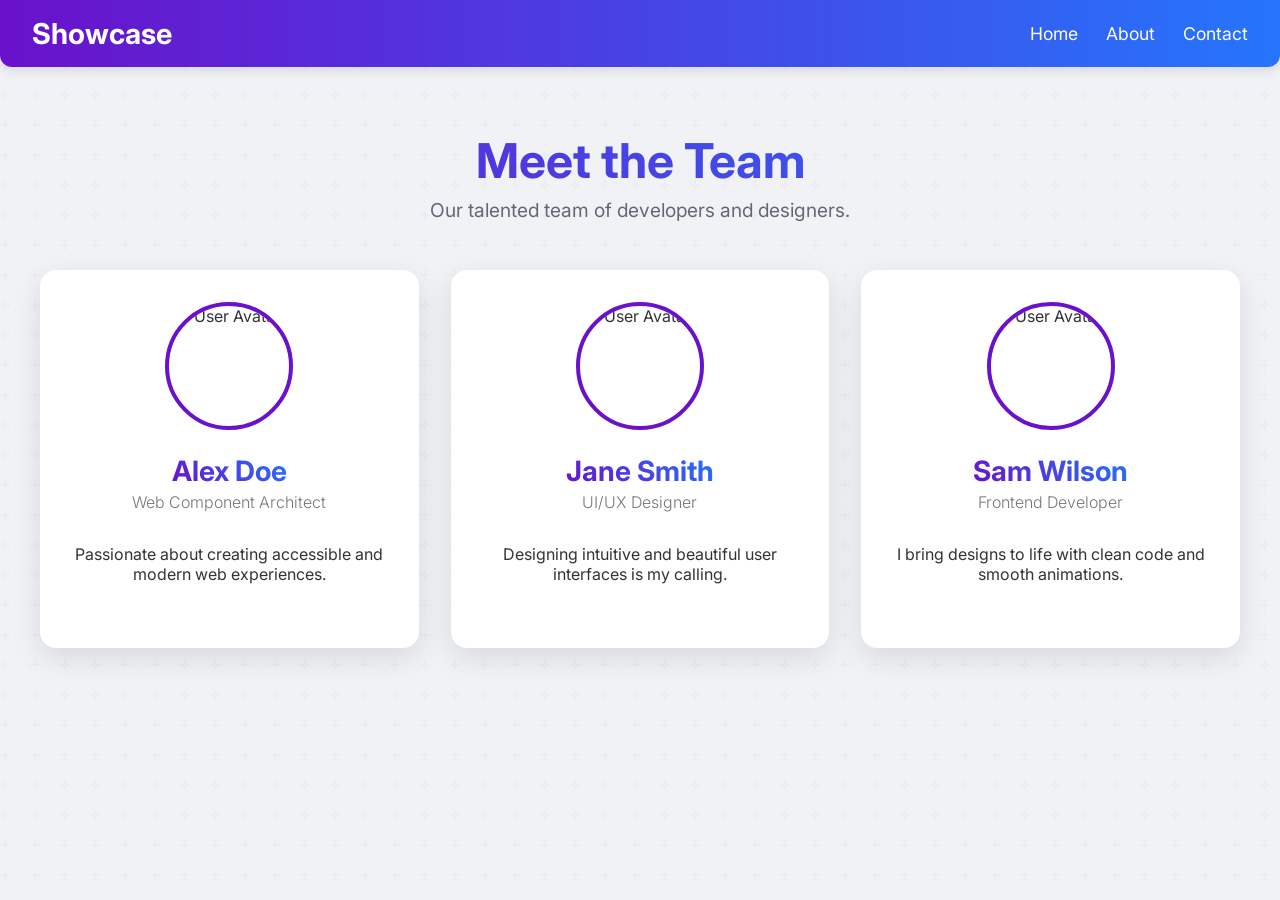
==== index.html @ b493894b "feat: Implement multi-page application with navigation" ====
<!doctype html>
<html lang="en">
<head>
  <meta charset="UTF-8" />
  <meta name="viewport" content="width=device-width, initial-scale=1.0" />
  <title>Web Components Showcase - Home</title>
  <link href="/style.css" rel="stylesheet">
  <link rel="preconnect" href="https://fonts.googleapis.com">
  <link rel="preconnect" href="https://fonts.gstatic.com" crossorigin>
  <link href="https://fonts.googleapis.com/css2?family=Inter:wght@300;400;600;700&display=swap" rel="stylesheet">
</head>
<body>
  <main-navigation></main-navigation>
  
  <div class="container">
    <header class="page-header">
        <h1>Meet the Team</h1>
        <p>Our talented team of developers and designers.</p>
    </header>
    
    <div class="card-grid">
      <a href="/detail.html?user=1" class="profile-link">
        <user-profile-card
          name="Alex Doe"
          title="Web Component Architect"
          avatar="https://randomuser.me/api/portraits/men/32.jpg"
        >
          <p slot="description">Passionate about creating accessible and modern web experiences.</p>
        </user-profile-card>
      </a>

      <a href="/detail.html?user=2" class="profile-link">
        <user-profile-card
          name="Jane Smith"
          title="UI/UX Designer"
          avatar="https://randomuser.me/api/portraits/women/44.jpg"
        >
          <p slot="description">Designing intuitive and beautiful user interfaces is my calling.</p>
        </user-profile-card>
      </a>

      <a href="/detail.html?user=3" class="profile-link">
        <user-profile-card
          name="Sam Wilson"
          title="Frontend Developer"
          avatar="https://randomuser.me/api/portraits/men/11.jpg"
        >
          <p slot="description">I bring designs to life with clean code and smooth animations.</p>
        </user-profile-card>
      </a>
    </div>
  </div>

  <script type="module" src="/main.js"></script>
</body>
</html>
---- style.css ----
:root {
  --primary-color: #6a11cb;
  --secondary-color: #2575fc;
  --text-color: #ffffff;
  --bg-color: #f0f2f5;
  --card-bg-color: #ffffff;
  --shadow-color: rgba(0, 0, 0, 0.1);
  --font-family: 'Inter', sans-serif;
}

body {
  font-family: var(--font-family);
  background-color: var(--bg-color);
  background-image: url('data:image/svg+xml,%3Csvg width="60" height="60" viewBox="0 0 60 60" xmlns="http://www.w3.org/2000/svg"%3E%3Cg fill="none" fill-rule="evenodd"%3E%3Cg fill="%239C92AC" fill-opacity="0.05"%3E%3Cpath d="M36 34v-4h-2v4h-4v2h4v4h2v-4h4v-2h-4zm0-30V0h-2v4h-4v2h4v4h2V6h4V4h-4zM6 34v-4H4v4H0v2h4v4h2v-4h4v-2H6zM6 4V0H4v4H0v2h4v4h2V6h4V4H6z"/%3E%3C/g%3E%3C/g%3E%3C/svg%3E');
  color: #333;
  margin: 0;
  padding: 0;
}

.container {
    max-width: 1200px;
    margin: 0 auto;
    padding: 2rem;
}

.page-header {
    text-align: center;
    margin-bottom: 3rem;
}

.page-header h1 {
    font-size: 3rem;
    font-weight: 700;
    background: linear-gradient(45deg, var(--primary-color), var(--secondary-color));
    -webkit-background-clip: text;
    -webkit-text-fill-color: transparent;
    margin: 0;
}

.page-header p {
    font-size: 1.2rem;
    color: #667;
    margin-top: 0.5rem;
}

.card-grid {
  display: grid;
  grid-template-columns: repeat(auto-fit, minmax(320px, 1fr));
  gap: 2rem;
}

.profile-link {
    text-decoration: none;
    color: inherit;
}

.error-message {
    text-align: center;
    font-size: 1.5rem;
    color: #d9534f;
    margin-top: 4rem;
}

/* Ensure user-profile-card fills its container */
user-profile-card {
    width: 100%;
    height: 100%;
}
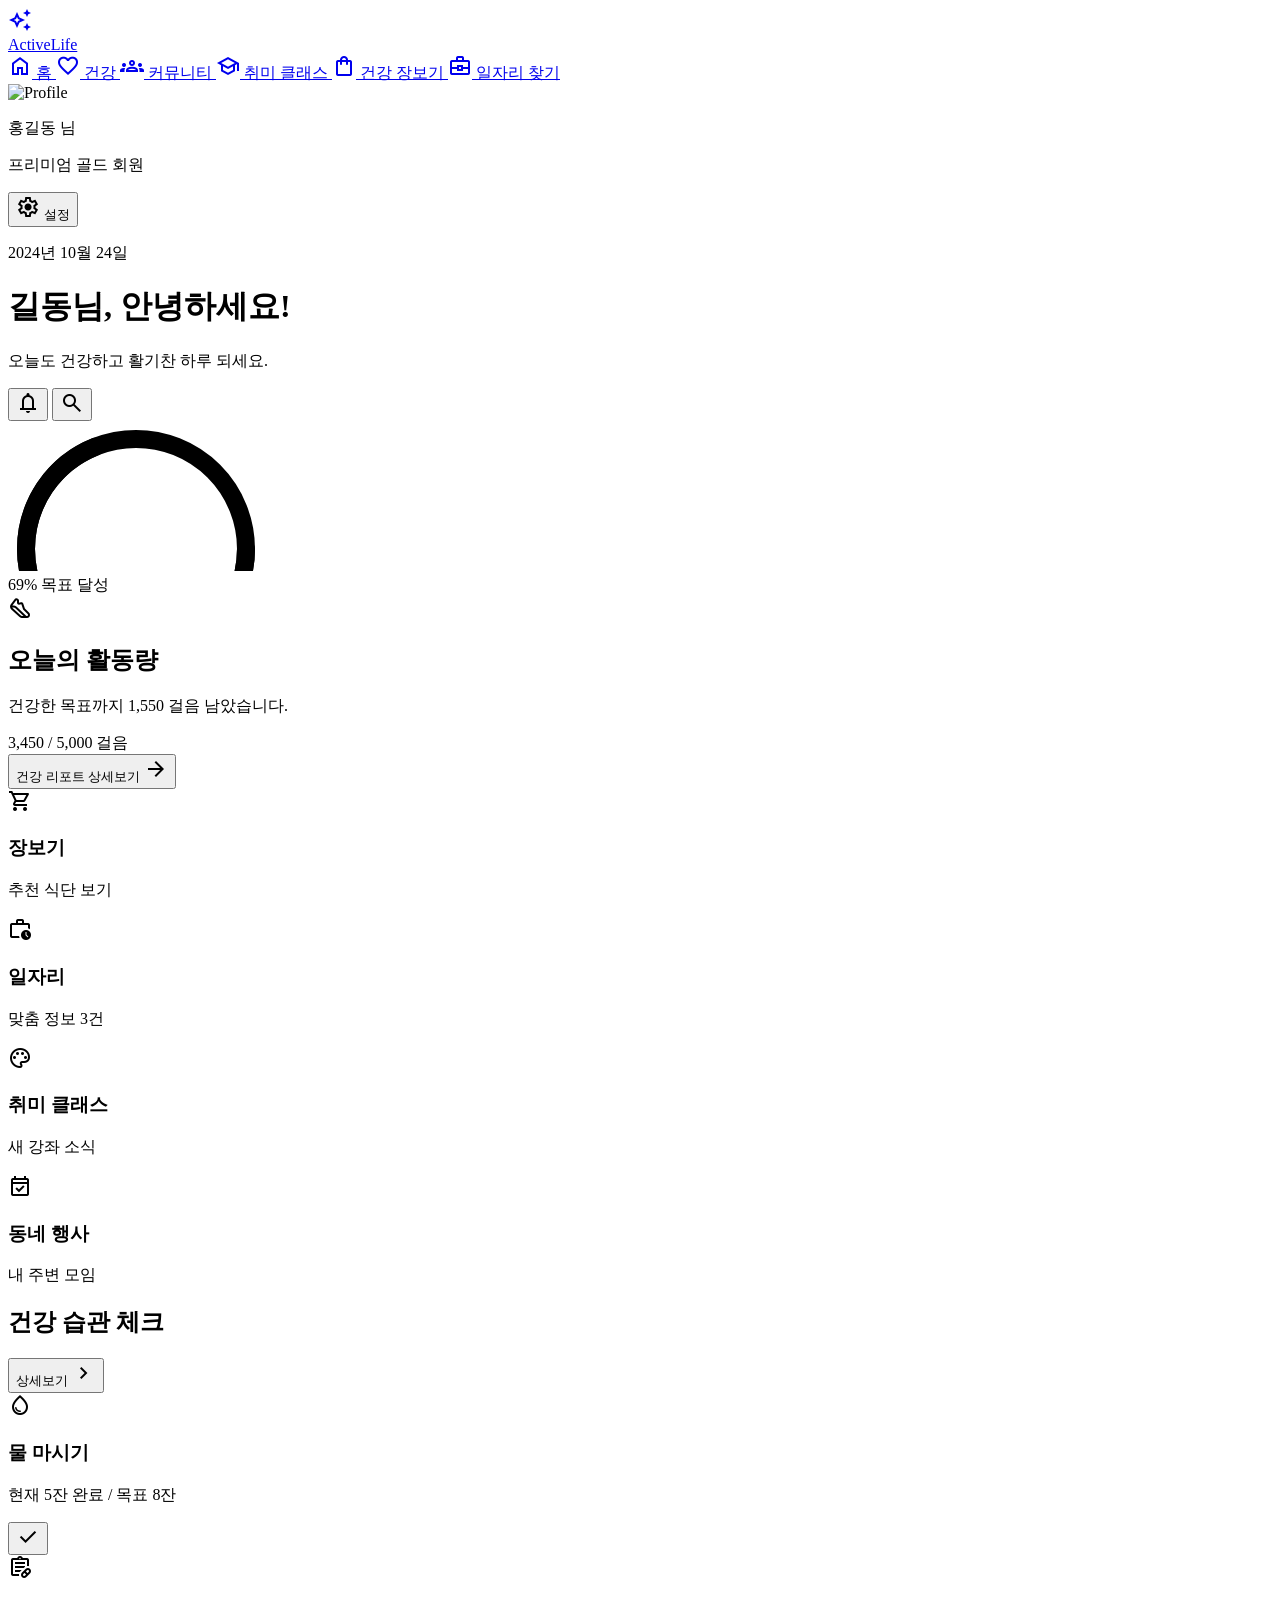
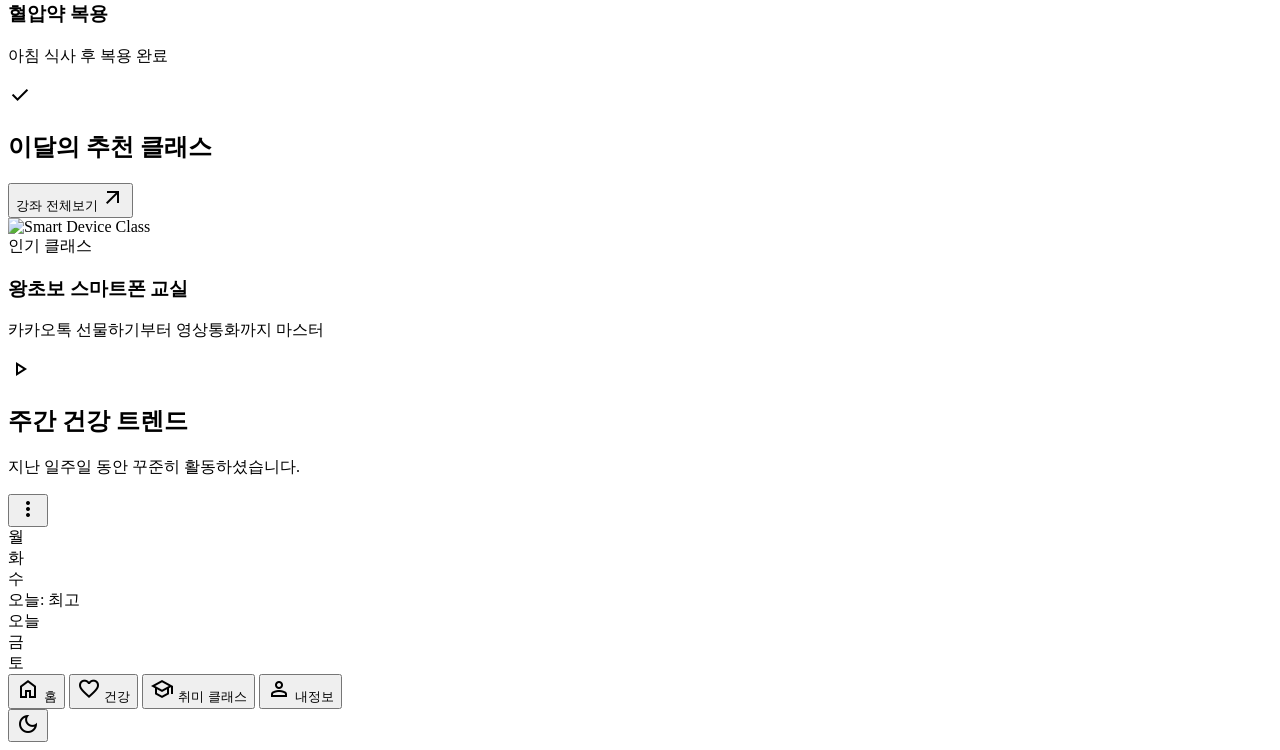
==== commit d5980e4d: "프로젝트 초기화 및 파일 구조 정리" ====
--- a/index.html
+++ b/index.html
@@ -1,56 +1,319 @@
-<!doctype html>
-<html lang="en">
-<head>
-  <meta charset="UTF-8" />
-  <meta name="viewport" content="width=device-width, initial-scale=1.0" />
-  <title>Web Components Showcase - Home</title>
-  <link href="/style.css" rel="stylesheet">
-  <link rel="preconnect" href="https://fonts.googleapis.com">
-  <link rel="preconnect" href="https://fonts.gstatic.com" crossorigin>
-  <link href="https://fonts.googleapis.com/css2?family=Inter:wght@300;400;600;700&display=swap" rel="stylesheet">
+<!DOCTYPE html>
+<html lang="ko"><head>
+<meta charset="utf-8"/>
+<meta content="width=device-width, initial-scale=1.0" name="viewport"/>
+<title>프리미엄 시니어 홈 대시보드</title>
+<script src="https://cdn.tailwindcss.com?plugins=forms,typography,container-queries"></script>
+<link href="https://fonts.googleapis.com/css2?family=Pretendard:wght@400;500;600;700;800&amp;display=swap" rel="stylesheet"/>
+<link href="https://fonts.googleapis.com/css2?family=Material+Symbols+Outlined:wght,FILL@100..700,0..1&amp;display=swap" rel="stylesheet"/>
+<style type="text/tailwindcss">
+        :root {
+            --active-navy: #1E293B;
+            --soft-coral: #FF7F6E;
+            --premium-bg: #FDFDFD;
+            --card-shadow: 0 10px 25px -5px rgba(0, 0, 0, 0.04), 0 8px 10px -6px rgba(0, 0, 0, 0.04);
+        }
+        body {
+            font-family: 'Pretendard', sans-serif;
+            background-color: var(--premium-bg);
+        }
+        .progress-ring-circle {
+            transition: stroke-dashoffset 0.35s;
+            transform: rotate(-90deg);
+            transform-origin: 50% 50%;
+        }
+        .material-symbols-outlined {
+            font-variation-settings: 'FILL' 0, 'wght' 400, 'GRAD' 0, 'opsz' 24;
+        }
+        .premium-card {
+            background: white;
+            border: 1px solid #F1F5F9;
+            box-shadow: var(--card-shadow);
+        }
+    </style>
+<script>
+        tailwind.config = {
+            darkMode: "class",
+            theme: {
+                extend: {
+                    colors: {
+                        navy: {
+                            DEFAULT: "#1E293B",
+                            light: "#334155",
+                            dark: "#0F172A",
+                        },
+                        coral: {
+                            DEFAULT: "#FF7F6E",
+                            light: "#FFF1F0",
+                        },
+                        background: {
+                            light: "#FDFDFD",
+                            dark: "#0F172A",
+                        }
+                    },
+                    borderRadius: {
+                        'premium': '2rem',
+                    }
+                },
+            },
+        };
+    </script>
 </head>
-<body>
-  <main-navigation></main-navigation>
-  
-  <div class="container">
-    <header class="page-header">
-        <h1>Meet the Team</h1>
-        <p>Our talented team of developers and designers.</p>
-    </header>
-    
-    <div class="card-grid">
-      <a href="/detail.html?user=1" class="profile-link">
-        <user-profile-card
-          name="Alex Doe"
-          title="Web Component Architect"
-          avatar="https://randomuser.me/api/portraits/men/32.jpg"
-        >
-          <p slot="description">Passionate about creating accessible and modern web experiences.</p>
-        </user-profile-card>
-      </a>
+<body class="bg-background-light dark:bg-background-dark text-navy dark:text-slate-100 min-h-screen">
+<aside class="fixed left-0 top-0 h-full w-72 bg-white dark:bg-slate-900 border-r border-slate-100 dark:border-slate-800 z-50 hidden lg:flex flex-col">
+<a href="index.html" class="p-10 flex items-center gap-3">
+<div class="w-10 h-10 bg-navy dark:bg-coral rounded-xl flex items-center justify-center">
+<span class="material-symbols-outlined text-white">temp_preferences_custom</span>
+</div>
+<span class="text-2xl font-extrabold tracking-tight text-navy dark:text-white">ActiveLife</span>
+</a>
+<nav class="flex-1 px-6 space-y-3">
+<a class="flex items-center gap-4 px-5 py-4 bg-navy dark:bg-white text-white dark:text-navy rounded-2xl shadow-lg shadow-navy/10 transition-all" href="index.html">
+<span class="material-symbols-outlined">home</span>
+<span class="font-bold text-xl">홈</span>
+</a>
+<a class="flex items-center gap-4 px-5 py-4 text-slate-500 dark:text-slate-400 hover:bg-slate-50 dark:hover:bg-slate-800 rounded-2xl transition-all" href="#">
+<span class="material-symbols-outlined">favorite</span>
+<span class="font-bold text-xl">건강</span>
+</a>
+<a class="flex items-center gap-4 px-5 py-4 text-slate-500 dark:text-slate-400 hover:bg-slate-50 dark:hover:bg-slate-800 rounded-2xl transition-all" href="board.html">
+<span class="material-symbols-outlined">groups</span>
+<span class="font-bold text-xl">커뮤니티</span>
+</a>
+<a class="flex items-center gap-4 px-5 py-4 text-slate-500 dark:text-slate-400 hover:bg-slate-50 dark:hover:bg-slate-800 rounded-2xl transition-all" href="learn.html">
+<span class="material-symbols-outlined">school</span>
+<span class="font-bold text-xl">취미 클래스</span>
+</a>
+<a class="flex items-center gap-4 px-5 py-4 text-slate-500 dark:text-slate-400 hover:bg-slate-50 dark:hover:bg-slate-800 rounded-2xl transition-all" href="shopping.html">
+<span class="material-symbols-outlined">shopping_bag</span>
+<span class="font-bold text-xl">건강 장보기</span>
+</a>
+<a class="flex items-center gap-4 px-5 py-4 text-slate-500 dark:text-slate-400 hover:bg-slate-50 dark:hover:bg-slate-800 rounded-2xl transition-all" href="#">
+<span class="material-symbols-outlined">business_center</span>
+<span class="font-bold text-xl">일자리 찾기</span>
+</a>
+</nav>
+<div class="p-8 border-t border-slate-50 dark:border-slate-800">
+<div class="flex items-center gap-4 mb-6">
+<img alt="Profile" class="w-14 h-14 rounded-full border-2 border-coral object-cover" src="https://lh3.googleusercontent.com/aida-public/[base64]"/>
+<div>
+<p class="font-bold text-lg">홍길동 님</p>
+<p class="text-sm text-slate-400">프리미엄 골드 회원</p>
+</div>
+</div>
+<button class="w-full flex items-center justify-center gap-2 py-4 border border-slate-100 dark:border-slate-700 rounded-2xl hover:bg-slate-50 dark:hover:bg-slate-800 transition-colors">
+<span class="material-symbols-outlined text-xl">settings</span>
+<span class="font-bold">설정</span>
+</button>
+</div>
+</aside>
+<main class="lg:ml-72 p-6 lg:p-14">
+<header class="flex flex-col md:flex-row md:items-center justify-between gap-8 mb-14">
+<div>
+<p class="text-slate-400 dark:text-slate-500 text-xl font-medium mb-2">2024년 10월 24일</p>
+<h1 class="text-5xl font-extrabold text-navy dark:text-white leading-tight">길동님, <span class="text-coral">안녕하세요!</span></h1>
+<p class="text-slate-500 mt-2 text-lg">오늘도 건강하고 활기찬 하루 되세요.</p>
+</div>
+<div class="flex items-center gap-5">
+<button class="relative w-16 h-16 bg-white dark:bg-slate-800 rounded-2xl flex items-center justify-center premium-card">
+<span class="material-symbols-outlined text-navy dark:text-slate-300 text-3xl">notifications</span>
+<span class="absolute top-4 right-4 w-3 h-3 bg-coral border-2 border-white dark:border-slate-800 rounded-full"></span>
+</button>
+<button class="w-16 h-16 bg-white dark:bg-slate-800 rounded-2xl flex items-center justify-center premium-card">
+<span class="material-symbols-outlined text-navy dark:text-slate-300 text-3xl">search</span>
+</button>
+</div>
+</header>
+<div class="grid grid-cols-1 xl:grid-cols-12 gap-10 mb-14">
+<div class="xl:col-span-8 bg-white dark:bg-slate-900 rounded-premium p-10 premium-card flex flex-col md:flex-row items-center gap-12">
+<div class="relative w-64 h-64 flex items-center justify-center">
+<svg class="w-full h-full">
+<circle class="text-slate-100 dark:text-slate-800" cx="128" cy="128" fill="transparent" r="110" stroke="currentColor" stroke-width="18"></circle>
+<circle class="text-navy dark:text-coral progress-ring-circle" cx="128" cy="128" fill="transparent" r="110" stroke="currentColor" stroke-dasharray="691" stroke-dashoffset="214" stroke-linecap="round" stroke-width="18"></circle>
+</svg>
+<div class="absolute text-center">
+<span class="text-6xl font-black text-navy dark:text-white block">69%</span>
+<span class="text-slate-400 dark:text-slate-500 text-lg font-bold">목표 달성</span>
+</div>
+</div>
+<div class="flex-1 space-y-8">
+<div class="flex items-center gap-4">
+<div class="w-14 h-14 rounded-2xl bg-slate-50 dark:bg-slate-800 flex items-center justify-center text-navy dark:text-coral">
+<span class="material-symbols-outlined text-3xl">steps</span>
+</div>
+<h2 class="text-3xl font-extrabold">오늘의 활동량</h2>
+</div>
+<div class="space-y-2">
+<p class="text-slate-500 dark:text-slate-400 text-xl font-medium">건강한 목표까지 1,550 걸음 남았습니다.</p>
+<div class="flex items-baseline gap-3">
+<span class="text-6xl font-black text-navy dark:text-white tracking-tight">3,450</span>
+<span class="text-3xl text-slate-300">/ 5,000 걸음</span>
+</div>
+</div>
+<button class="bg-navy hover:bg-navy-dark text-white font-bold py-5 px-10 rounded-2xl flex items-center justify-between w-full transition-all group shadow-xl shadow-navy/20">
+<span class="text-xl">건강 리포트 상세보기</span>
+<span class="material-symbols-outlined group-hover:translate-x-2 transition-transform">arrow_forward</span>
+</button>
+</div>
+</div>
+<div class="xl:col-span-4 grid grid-cols-2 gap-6">
+<div class="bg-white dark:bg-slate-800 rounded-[2rem] p-6 flex flex-col items-center justify-center text-center group cursor-pointer premium-card hover:bg-coral-light transition-colors">
+<div class="w-16 h-16 bg-coral-light dark:bg-slate-700 rounded-2xl flex items-center justify-center mb-6 group-hover:scale-110 transition-transform">
+<span class="material-symbols-outlined text-coral text-4xl">shopping_cart</span>
+</div>
+<h3 class="text-xl font-bold mb-2">장보기</h3>
+<p class="text-slate-400 text-sm">추천 식단 보기</p>
+</div>
+<div class="bg-white dark:bg-slate-800 rounded-[2rem] p-6 flex flex-col items-center justify-center text-center group cursor-pointer premium-card hover:bg-slate-50 transition-colors">
+<div class="w-16 h-16 bg-slate-50 dark:bg-slate-700 rounded-2xl flex items-center justify-center mb-6 group-hover:scale-110 transition-transform">
+<span class="material-symbols-outlined text-navy dark:text-white text-4xl">work_history</span>
+</div>
+<h3 class="text-xl font-bold mb-2">일자리</h3>
+<p class="text-slate-400 text-sm">맞춤 정보 3건</p>
+</div>
+<div class="bg-white dark:bg-slate-800 rounded-[2rem] p-6 flex flex-col items-center justify-center text-center group cursor-pointer premium-card hover:bg-slate-50 transition-colors">
+<div class="w-16 h-16 bg-slate-50 dark:bg-slate-700 rounded-2xl flex items-center justify-center mb-6 group-hover:scale-110 transition-transform">
+<span class="material-symbols-outlined text-navy dark:text-white text-4xl">palette</span>
+</div>
+<h3 class="text-xl font-bold mb-2">취미 클래스</h3>
+<p class="text-slate-400 text-sm">새 강좌 소식</p>
+</div>
+<div class="bg-white dark:bg-slate-800 rounded-[2rem] p-6 flex flex-col items-center justify-center text-center group cursor-pointer premium-card hover:bg-slate-50 transition-colors">
+<div class="w-16 h-16 bg-slate-50 dark:bg-slate-700 rounded-2xl flex items-center justify-center mb-6 group-hover:scale-110 transition-transform">
+<span class="material-symbols-outlined text-navy dark:text-white text-4xl">event_available</span>
+</div>
+<h3 class="text-xl font-bold mb-2">동네 행사</h3>
+<p class="text-slate-400 text-sm">내 주변 모임</p>
+</div>
+</div>
+</div>
+<div class="grid grid-cols-1 xl:grid-cols-2 gap-10">
+<section>
+<div class="flex items-center justify-between mb-8 px-2">
+<h2 class="text-3xl font-extrabold text-navy dark:text-white">건강 습관 체크</h2>
+<button class="text-slate-400 hover:text-navy font-bold flex items-center gap-1 transition-colors">
+                    상세보기 <span class="material-symbols-outlined text-lg">chevron_right</span>
+</button>
+</div>
+<div class="space-y-5">
+<div class="bg-white dark:bg-slate-900 p-8 rounded-premium flex items-center justify-between premium-card group">
+<div class="flex items-center gap-8">
+<div class="w-20 h-20 bg-blue-50 dark:bg-blue-900/20 rounded-3xl flex items-center justify-center text-blue-500">
+<span class="material-symbols-outlined text-4xl">water_drop</span>
+</div>
+<div>
+<h3 class="text-2xl font-bold mb-1">물 마시기</h3>
+<p class="text-slate-400 text-lg">현재 5잔 완료 / 목표 8잔</p>
+</div>
+</div>
+<button class="w-14 h-14 bg-navy text-white rounded-2xl flex items-center justify-center shadow-lg shadow-navy/20">
+<span class="material-symbols-outlined text-2xl">check</span>
+</button>
+</div>
+<div class="bg-white dark:bg-slate-900 p-8 rounded-premium flex items-center justify-between premium-card group">
+<div class="flex items-center gap-8">
+<div class="w-20 h-20 bg-coral-light dark:bg-coral/20 rounded-3xl flex items-center justify-center text-coral">
+<span class="material-symbols-outlined text-4xl">prescriptions</span>
+</div>
+<div>
+<h3 class="text-2xl font-bold mb-1">혈압약 복용</h3>
+<p class="text-slate-400 text-lg">아침 식사 후 복용 완료</p>
+</div>
+</div>
+<div class="w-14 h-14 bg-slate-100 dark:bg-slate-800 text-slate-400 rounded-2xl flex items-center justify-center">
+<span class="material-symbols-outlined text-2xl">check</span>
+</div>
+</div>
+</div>
+</section>
+<section>
+<div class="flex items-center justify-between mb-8 px-2">
+<h2 class="text-3xl font-extrabold text-navy dark:text-white">이달의 추천 클래스</h2>
+<button class="text-coral font-bold flex items-center gap-1 hover:underline">
+                    강좌 전체보기 <span class="material-symbols-outlined text-lg">arrow_outward</span>
+</button>
+</div>
+<div class="relative group cursor-pointer overflow-hidden rounded-premium aspect-[16/10] shadow-2xl">
+<img alt="Smart Device Class" class="absolute inset-0 w-full h-full object-cover group-hover:scale-105 transition-transform duration-700" src="https://lh3.googleusercontent.com/aida-public/[base64]"/>
+<div class="absolute inset-0 bg-gradient-to-t from-navy/90 via-navy/30 to-transparent"></div>
+<div class="absolute top-8 left-8">
+<span class="bg-coral text-white font-black px-6 py-2 rounded-full text-sm tracking-wide uppercase">인기 클래스</span>
+</div>
+<div class="absolute bottom-10 left-10 right-10">
+<h3 class="text-4xl font-black text-white mb-3">왕초보 스마트폰 교실</h3>
+<p class="text-slate-200 text-xl font-medium">카카오톡 선물하기부터 영상통화까지 마스터</p>
+</div>
+<div class="absolute inset-0 flex items-center justify-center opacity-0 group-hover:opacity-100 transition-all duration-500">
+<div class="w-24 h-24 bg-white/10 backdrop-blur-xl rounded-full flex items-center justify-center text-white border border-white/20">
+<span class="material-symbols-outlined text-6xl">play_arrow</span>
+</div>
+</div>
+</div>
+</section>
+</div>
+<section class="mt-14">
+<div class="bg-white dark:bg-slate-900 rounded-premium p-10 premium-card">
+<div class="flex items-center justify-between mb-12">
+<div>
+<h2 class="text-3xl font-extrabold mb-2">주간 건강 트렌드</h2>
+<p class="text-slate-400 text-lg">지난 일주일 동안 꾸준히 활동하셨습니다.</p>
+</div>
+<button class="w-14 h-14 flex items-center justify-center text-slate-400 hover:bg-slate-50 dark:hover:bg-slate-800 rounded-2xl transition-colors">
+<span class="material-symbols-outlined text-3xl">more_vert</span>
+</button>
+</div>
+<div class="h-64 flex items-end justify-between px-10">
+<div class="flex flex-col items-center gap-6 group">
+<div class="w-14 bg-slate-50 dark:bg-slate-800 rounded-2xl h-32 transition-all hover:bg-slate-100 dark:hover:bg-slate-700"></div>
+<span class="text-slate-400 font-bold text-lg">월</span>
+</div>
+<div class="flex flex-col items-center gap-6 group">
+<div class="w-14 bg-slate-50 dark:bg-slate-800 rounded-2xl h-40 transition-all hover:bg-slate-100 dark:hover:bg-slate-700"></div>
+<span class="text-slate-400 font-bold text-lg">화</span>
+</div>
+<div class="flex flex-col items-center gap-6 group">
+<div class="w-14 bg-slate-50 dark:bg-slate-800 rounded-2xl h-36 transition-all hover:bg-slate-100 dark:hover:bg-slate-700"></div>
+<span class="text-slate-400 font-bold text-lg">수</span>
+</div>
+<div class="flex flex-col items-center gap-6 group">
+<div class="relative w-14 bg-navy dark:bg-coral rounded-2xl h-52 transition-all shadow-xl shadow-navy/20">
+<div class="absolute -top-14 left-1/2 -translate-x-1/2 bg-navy dark:bg-white dark:text-navy text-white px-5 py-2 rounded-xl text-sm font-black whitespace-nowrap">오늘: 최고</div>
+</div>
+<span class="text-navy dark:text-white font-black text-lg">오늘</span>
+</div>
+<div class="flex flex-col items-center gap-6 group">
+<div class="w-14 bg-slate-100/50 dark:bg-slate-800 rounded-2xl h-24"></div>
+<span class="text-slate-300 font-bold text-lg">금</span>
+</div>
+<div class="flex flex-col items-center gap-6 group">
+<div class="w-14 bg-slate-100/50 dark:bg-slate-800 rounded-2xl h-28"></div>
+<span class="text-slate-300 font-bold text-lg">토</span>
+</div>
+</div>
+</div>
+</section>
+<nav class="lg:hidden fixed bottom-0 left-0 right-0 bg-white dark:bg-slate-900 border-t border-slate-100 dark:border-slate-800 px-8 py-5 flex items-center justify-between z-50">
+<button class="flex flex-col items-center gap-1 text-navy dark:text-white">
+<span class="material-symbols-outlined font-bold">home</span>
+<span class="text-xs font-bold">홈</span>
+</button>
+<button class="flex flex-col items-center gap-1 text-slate-400">
+<span class="material-symbols-outlined">favorite</span>
+<span class="text-xs font-bold">건강</span>
+</button>
+<button class="flex flex-col items-center gap-1 text-slate-400">
+<span class="material-symbols-outlined">school</span>
+<span class="text-xs font-bold">취미 클래스</span>
+</button>
+<button class="flex flex-col items-center gap-1 text-slate-400">
+<span class="material-symbols-outlined">person</span>
+<span class="text-xs font-bold">내정보</span>
+</button>
+</nav>
+<div class="h-28 lg:hidden"></div>
+</main>
+<button class="fixed bottom-32 lg:bottom-10 right-10 w-16 h-16 bg-navy dark:bg-white text-white dark:text-navy rounded-full shadow-2xl flex items-center justify-center z-50 transition-all hover:scale-110 active:scale-95" onclick="document.documentElement.classList.toggle('dark')">
+<span class="material-symbols-outlined text-3xl">dark_mode</span>
+</button>
 
-      <a href="/detail.html?user=2" class="profile-link">
-        <user-profile-card
-          name="Jane Smith"
-          title="UI/UX Designer"
-          avatar="https://randomuser.me/api/portraits/women/44.jpg"
-        >
-          <p slot="description">Designing intuitive and beautiful user interfaces is my calling.</p>
-        </user-profile-card>
-      </a>
-
-      <a href="/detail.html?user=3" class="profile-link">
-        <user-profile-card
-          name="Sam Wilson"
-          title="Frontend Developer"
-          avatar="https://randomuser.me/api/portraits/men/11.jpg"
-        >
-          <p slot="description">I bring designs to life with clean code and smooth animations.</p>
-        </user-profile-card>
-      </a>
-    </div>
-  </div>
-
-  <script type="module" src="/main.js"></script>
-</body>
-</html>
+</body></html>
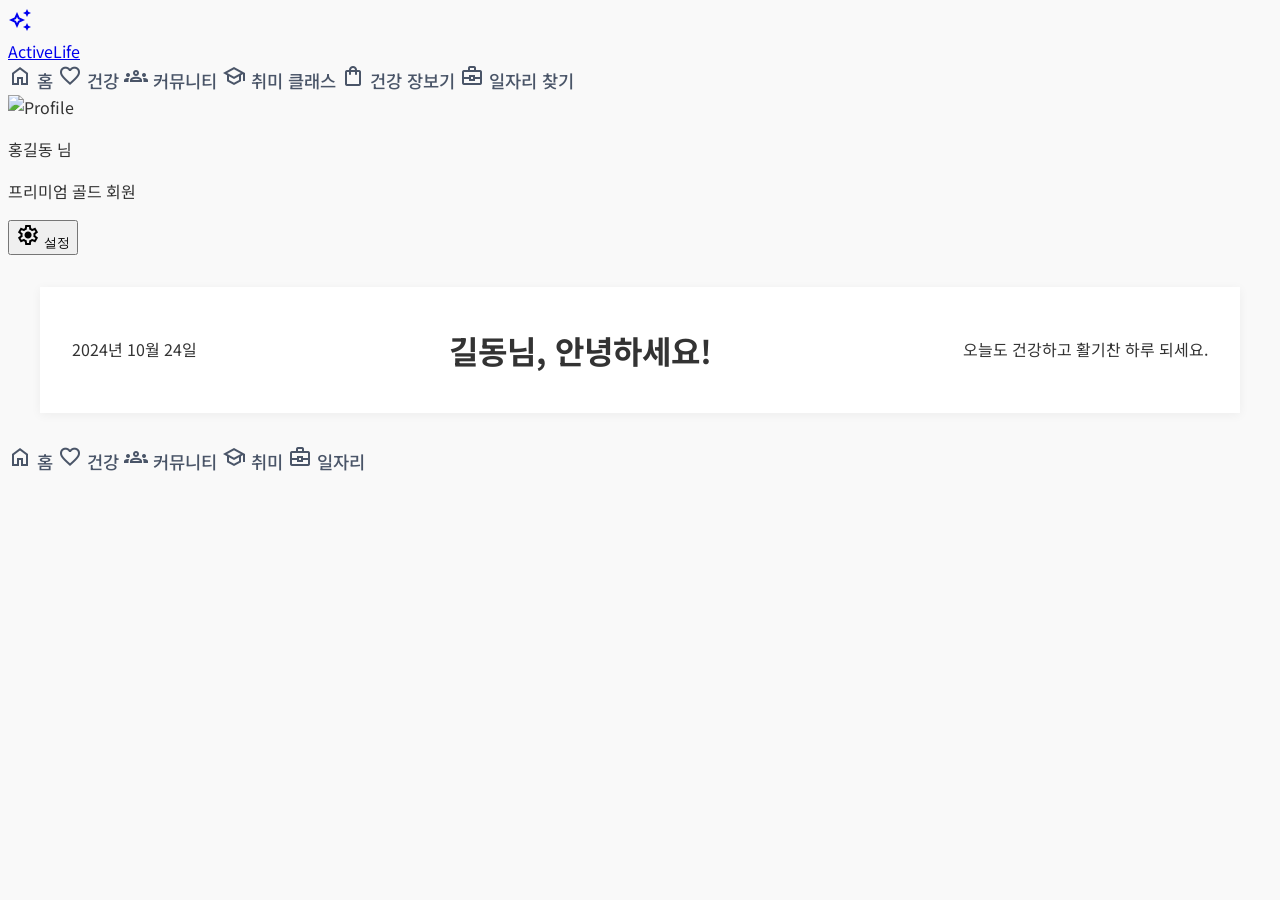
==== commit 5ff0db77: "feat: 초기 시니어 라이프스타일 플랫폼 구조화" ====
--- a/index.html
+++ b/index.html
@@ -1,319 +1,95 @@
 <!DOCTYPE html>
-<html lang="ko"><head>
-<meta charset="utf-8"/>
-<meta content="width=device-width, initial-scale=1.0" name="viewport"/>
-<title>프리미엄 시니어 홈 대시보드</title>
-<script src="https://cdn.tailwindcss.com?plugins=forms,typography,container-queries"></script>
-<link href="https://fonts.googleapis.com/css2?family=Pretendard:wght@400;500;600;700;800&amp;display=swap" rel="stylesheet"/>
-<link href="https://fonts.googleapis.com/css2?family=Material+Symbols+Outlined:wght,FILL@100..700,0..1&amp;display=swap" rel="stylesheet"/>
-<style type="text/tailwindcss">
-        :root {
-            --active-navy: #1E293B;
-            --soft-coral: #FF7F6E;
-            --premium-bg: #FDFDFD;
-            --card-shadow: 0 10px 25px -5px rgba(0, 0, 0, 0.04), 0 8px 10px -6px rgba(0, 0, 0, 0.04);
-        }
-        body {
-            font-family: 'Pretendard', sans-serif;
-            background-color: var(--premium-bg);
-        }
-        .progress-ring-circle {
-            transition: stroke-dashoffset 0.35s;
-            transform: rotate(-90deg);
-            transform-origin: 50% 50%;
-        }
-        .material-symbols-outlined {
-            font-variation-settings: 'FILL' 0, 'wght' 400, 'GRAD' 0, 'opsz' 24;
-        }
-        .premium-card {
-            background: white;
-            border: 1px solid #F1F5F9;
-            box-shadow: var(--card-shadow);
-        }
-    </style>
-<script>
-        tailwind.config = {
-            darkMode: "class",
-            theme: {
-                extend: {
-                    colors: {
-                        navy: {
-                            DEFAULT: "#1E293B",
-                            light: "#334155",
-                            dark: "#0F172A",
-                        },
-                        coral: {
-                            DEFAULT: "#FF7F6E",
-                            light: "#FFF1F0",
-                        },
-                        background: {
-                            light: "#FDFDFD",
-                            dark: "#0F172A",
-                        }
-                    },
-                    borderRadius: {
-                        'premium': '2rem',
-                    }
-                },
-            },
-        };
-    </script>
+<html lang="ko">
+<head>
+    <meta charset="utf-8"/>
+    <meta content="width=device-width, initial-scale=1.0" name="viewport"/>
+    <title>프리미엄 시니어 홈 대시보드</title>
+    <link href="style.css" rel="stylesheet"/>
+    <link rel="icon" href="data:image/svg+xml,<svg xmlns=%22http://www.w3.org/2000/svg%22 viewBox=%220 0 100 100%22><text y=%22.9em%22 font-size=%2290%22>👴</text></svg>">
+    <link href="https://fonts.googleapis.com/css2?family=Noto+Sans+KR:wght@400;500;700&display=swap" rel="stylesheet">
+    <link href="https://fonts.googleapis.com/css2?family=Material+Symbols+Outlined:wght,FILL@100..700,0..1&display=swap" rel="stylesheet"/>
 </head>
 <body class="bg-background-light dark:bg-background-dark text-navy dark:text-slate-100 min-h-screen">
 <aside class="fixed left-0 top-0 h-full w-72 bg-white dark:bg-slate-900 border-r border-slate-100 dark:border-slate-800 z-50 hidden lg:flex flex-col">
-<a href="index.html" class="p-10 flex items-center gap-3">
-<div class="w-10 h-10 bg-navy dark:bg-coral rounded-xl flex items-center justify-center">
-<span class="material-symbols-outlined text-white">temp_preferences_custom</span>
-</div>
-<span class="text-2xl font-extrabold tracking-tight text-navy dark:text-white">ActiveLife</span>
-</a>
-<nav class="flex-1 px-6 space-y-3">
-<a class="flex items-center gap-4 px-5 py-4 bg-navy dark:bg-white text-white dark:text-navy rounded-2xl shadow-lg shadow-navy/10 transition-all" href="index.html">
-<span class="material-symbols-outlined">home</span>
-<span class="font-bold text-xl">홈</span>
-</a>
-<a class="flex items-center gap-4 px-5 py-4 text-slate-500 dark:text-slate-400 hover:bg-slate-50 dark:hover:bg-slate-800 rounded-2xl transition-all" href="#">
-<span class="material-symbols-outlined">favorite</span>
-<span class="font-bold text-xl">건강</span>
-</a>
-<a class="flex items-center gap-4 px-5 py-4 text-slate-500 dark:text-slate-400 hover:bg-slate-50 dark:hover:bg-slate-800 rounded-2xl transition-all" href="board.html">
-<span class="material-symbols-outlined">groups</span>
-<span class="font-bold text-xl">커뮤니티</span>
-</a>
-<a class="flex items-center gap-4 px-5 py-4 text-slate-500 dark:text-slate-400 hover:bg-slate-50 dark:hover:bg-slate-800 rounded-2xl transition-all" href="learn.html">
-<span class="material-symbols-outlined">school</span>
-<span class="font-bold text-xl">취미 클래스</span>
-</a>
-<a class="flex items-center gap-4 px-5 py-4 text-slate-500 dark:text-slate-400 hover:bg-slate-50 dark:hover:bg-slate-800 rounded-2xl transition-all" href="shopping.html">
-<span class="material-symbols-outlined">shopping_bag</span>
-<span class="font-bold text-xl">건강 장보기</span>
-</a>
-<a class="flex items-center gap-4 px-5 py-4 text-slate-500 dark:text-slate-400 hover:bg-slate-50 dark:hover:bg-slate-800 rounded-2xl transition-all" href="#">
-<span class="material-symbols-outlined">business_center</span>
-<span class="font-bold text-xl">일자리 찾기</span>
-</a>
-</nav>
-<div class="p-8 border-t border-slate-50 dark:border-slate-800">
-<div class="flex items-center gap-4 mb-6">
-<img alt="Profile" class="w-14 h-14 rounded-full border-2 border-coral object-cover" src="https://lh3.googleusercontent.com/aida-public/[base64]"/>
-<div>
-<p class="font-bold text-lg">홍길동 님</p>
-<p class="text-sm text-slate-400">프리미엄 골드 회원</p>
-</div>
-</div>
-<button class="w-full flex items-center justify-center gap-2 py-4 border border-slate-100 dark:border-slate-700 rounded-2xl hover:bg-slate-50 dark:hover:bg-slate-800 transition-colors">
-<span class="material-symbols-outlined text-xl">settings</span>
-<span class="font-bold">설정</span>
-</button>
-</div>
+    <a href="index.html" class="p-10 flex items-center gap-3">
+        <div class="w-10 h-10 bg-navy dark:bg-coral rounded-xl flex items-center justify-center">
+            <span class="material-symbols-outlined text-white">temp_preferences_custom</span>
+        </div>
+        <span class="text-2xl font-extrabold tracking-tight text-navy dark:text-white">ActiveLife</span>
+    </a>
+    <nav class="flex-1 px-6 space-y-3">
+        <a class="flex items-center gap-4 px-5 py-4 bg-navy dark:bg-white text-white dark:text-navy rounded-2xl shadow-lg shadow-navy/10 transition-all" href="index.html">
+            <span class="material-symbols-outlined">home</span>
+            <span class="font-bold text-xl">홈</span>
+        </a>
+        <a class="flex items-center gap-4 px-5 py-4 text-slate-500 dark:text-slate-400 hover:bg-slate-50 dark:hover:bg-slate-800 rounded-2xl transition-all" href="health.html">
+            <span class="material-symbols-outlined">favorite</span>
+            <span class="font-bold text-xl">건강</span>
+        </a>
+        <a class="flex items-center gap-4 px-5 py-4 text-slate-500 dark:text-slate-400 hover:bg-slate-50 dark:hover:bg-slate-800 rounded-2xl transition-all" href="board.html">
+            <span class="material-symbols-outlined">groups</span>
+            <span class="font-bold text-xl">커뮤니티</span>
+        </a>
+        <a class="flex items-center gap-4 px-5 py-4 text-slate-500 dark:text-slate-400 hover:bg-slate-50 dark:hover:bg-slate-800 rounded-2xl transition-all" href="learn.html">
+            <span class="material-symbols-outlined">school</span>
+            <span class="font-bold text-xl">취미 클래스</span>
+        </a>
+        <a class="flex items-center gap-4 px-5 py-4 text-slate-500 dark:text-slate-400 hover:bg-slate-50 dark:hover:bg-slate-800 rounded-2xl transition-all" href="shopping.html">
+            <span class="material-symbols-outlined">shopping_bag</span>
+            <span class="font-bold text-xl">건강 장보기</span>
+        </a>
+        <a class="flex items-center gap-4 px-5 py-4 text-slate-500 dark:text-slate-400 hover:bg-slate-50 dark:hover:bg-slate-800 rounded-2xl transition-all" href="jobs.html">
+            <span class="material-symbols-outlined">business_center</span>
+            <span class="font-bold text-xl">일자리 찾기</span>
+        </a>
+    </nav>
+    <div class="p-8 border-t border-slate-50 dark:border-slate-800">
+        <div class="flex items-center gap-4 mb-6">
+            <img alt="Profile" class="w-14 h-14 rounded-full border-2 border-coral object-cover" src="https://lh3.googleusercontent.com/aida-public/[base64]"/>
+            <div>
+                <p class="font-bold text-lg">홍길동 님</p>
+                <p class="text-sm text-slate-400">프리미엄 골드 회원</p>
+            </div>
+        </div>
+        <button class="w-full flex items-center justify-center gap-2 py-4 border border-slate-100 dark:border-slate-700 rounded-2xl hover:bg-slate-50 dark:hover:bg-slate-800 transition-colors">
+            <span class="material-symbols-outlined text-xl">settings</span>
+            <span class="font-bold">설정</span>
+        </button>
+    </div>
 </aside>
 <main class="lg:ml-72 p-6 lg:p-14">
-<header class="flex flex-col md:flex-row md:items-center justify-between gap-8 mb-14">
-<div>
-<p class="text-slate-400 dark:text-slate-500 text-xl font-medium mb-2">2024년 10월 24일</p>
-<h1 class="text-5xl font-extrabold text-navy dark:text-white leading-tight">길동님, <span class="text-coral">안녕하세요!</span></h1>
-<p class="text-slate-500 mt-2 text-lg">오늘도 건강하고 활기찬 하루 되세요.</p>
-</div>
-<div class="flex items-center gap-5">
-<button class="relative w-16 h-16 bg-white dark:bg-slate-800 rounded-2xl flex items-center justify-center premium-card">
-<span class="material-symbols-outlined text-navy dark:text-slate-300 text-3xl">notifications</span>
-<span class="absolute top-4 right-4 w-3 h-3 bg-coral border-2 border-white dark:border-slate-800 rounded-full"></span>
-</button>
-<button class="w-16 h-16 bg-white dark:bg-slate-800 rounded-2xl flex items-center justify-center premium-card">
-<span class="material-symbols-outlined text-navy dark:text-slate-300 text-3xl">search</span>
-</button>
-</div>
-</header>
-<div class="grid grid-cols-1 xl:grid-cols-12 gap-10 mb-14">
-<div class="xl:col-span-8 bg-white dark:bg-slate-900 rounded-premium p-10 premium-card flex flex-col md:flex-row items-center gap-12">
-<div class="relative w-64 h-64 flex items-center justify-center">
-<svg class="w-full h-full">
-<circle class="text-slate-100 dark:text-slate-800" cx="128" cy="128" fill="transparent" r="110" stroke="currentColor" stroke-width="18"></circle>
-<circle class="text-navy dark:text-coral progress-ring-circle" cx="128" cy="128" fill="transparent" r="110" stroke="currentColor" stroke-dasharray="691" stroke-dashoffset="214" stroke-linecap="round" stroke-width="18"></circle>
-</svg>
-<div class="absolute text-center">
-<span class="text-6xl font-black text-navy dark:text-white block">69%</span>
-<span class="text-slate-400 dark:text-slate-500 text-lg font-bold">목표 달성</span>
-</div>
-</div>
-<div class="flex-1 space-y-8">
-<div class="flex items-center gap-4">
-<div class="w-14 h-14 rounded-2xl bg-slate-50 dark:bg-slate-800 flex items-center justify-center text-navy dark:text-coral">
-<span class="material-symbols-outlined text-3xl">steps</span>
-</div>
-<h2 class="text-3xl font-extrabold">오늘의 활동량</h2>
-</div>
-<div class="space-y-2">
-<p class="text-slate-500 dark:text-slate-400 text-xl font-medium">건강한 목표까지 1,550 걸음 남았습니다.</p>
-<div class="flex items-baseline gap-3">
-<span class="text-6xl font-black text-navy dark:text-white tracking-tight">3,450</span>
-<span class="text-3xl text-slate-300">/ 5,000 걸음</span>
-</div>
-</div>
-<button class="bg-navy hover:bg-navy-dark text-white font-bold py-5 px-10 rounded-2xl flex items-center justify-between w-full transition-all group shadow-xl shadow-navy/20">
-<span class="text-xl">건강 리포트 상세보기</span>
-<span class="material-symbols-outlined group-hover:translate-x-2 transition-transform">arrow_forward</span>
-</button>
-</div>
-</div>
-<div class="xl:col-span-4 grid grid-cols-2 gap-6">
-<div class="bg-white dark:bg-slate-800 rounded-[2rem] p-6 flex flex-col items-center justify-center text-center group cursor-pointer premium-card hover:bg-coral-light transition-colors">
-<div class="w-16 h-16 bg-coral-light dark:bg-slate-700 rounded-2xl flex items-center justify-center mb-6 group-hover:scale-110 transition-transform">
-<span class="material-symbols-outlined text-coral text-4xl">shopping_cart</span>
-</div>
-<h3 class="text-xl font-bold mb-2">장보기</h3>
-<p class="text-slate-400 text-sm">추천 식단 보기</p>
-</div>
-<div class="bg-white dark:bg-slate-800 rounded-[2rem] p-6 flex flex-col items-center justify-center text-center group cursor-pointer premium-card hover:bg-slate-50 transition-colors">
-<div class="w-16 h-16 bg-slate-50 dark:bg-slate-700 rounded-2xl flex items-center justify-center mb-6 group-hover:scale-110 transition-transform">
-<span class="material-symbols-outlined text-navy dark:text-white text-4xl">work_history</span>
-</div>
-<h3 class="text-xl font-bold mb-2">일자리</h3>
-<p class="text-slate-400 text-sm">맞춤 정보 3건</p>
-</div>
-<div class="bg-white dark:bg-slate-800 rounded-[2rem] p-6 flex flex-col items-center justify-center text-center group cursor-pointer premium-card hover:bg-slate-50 transition-colors">
-<div class="w-16 h-16 bg-slate-50 dark:bg-slate-700 rounded-2xl flex items-center justify-center mb-6 group-hover:scale-110 transition-transform">
-<span class="material-symbols-outlined text-navy dark:text-white text-4xl">palette</span>
-</div>
-<h3 class="text-xl font-bold mb-2">취미 클래스</h3>
-<p class="text-slate-400 text-sm">새 강좌 소식</p>
-</div>
-<div class="bg-white dark:bg-slate-800 rounded-[2rem] p-6 flex flex-col items-center justify-center text-center group cursor-pointer premium-card hover:bg-slate-50 transition-colors">
-<div class="w-16 h-16 bg-slate-50 dark:bg-slate-700 rounded-2xl flex items-center justify-center mb-6 group-hover:scale-110 transition-transform">
-<span class="material-symbols-outlined text-navy dark:text-white text-4xl">event_available</span>
-</div>
-<h3 class="text-xl font-bold mb-2">동네 행사</h3>
-<p class="text-slate-400 text-sm">내 주변 모임</p>
-</div>
-</div>
-</div>
-<div class="grid grid-cols-1 xl:grid-cols-2 gap-10">
-<section>
-<div class="flex items-center justify-between mb-8 px-2">
-<h2 class="text-3xl font-extrabold text-navy dark:text-white">건강 습관 체크</h2>
-<button class="text-slate-400 hover:text-navy font-bold flex items-center gap-1 transition-colors">
-                    상세보기 <span class="material-symbols-outlined text-lg">chevron_right</span>
-</button>
-</div>
-<div class="space-y-5">
-<div class="bg-white dark:bg-slate-900 p-8 rounded-premium flex items-center justify-between premium-card group">
-<div class="flex items-center gap-8">
-<div class="w-20 h-20 bg-blue-50 dark:bg-blue-900/20 rounded-3xl flex items-center justify-center text-blue-500">
-<span class="material-symbols-outlined text-4xl">water_drop</span>
-</div>
-<div>
-<h3 class="text-2xl font-bold mb-1">물 마시기</h3>
-<p class="text-slate-400 text-lg">현재 5잔 완료 / 목표 8잔</p>
-</div>
-</div>
-<button class="w-14 h-14 bg-navy text-white rounded-2xl flex items-center justify-center shadow-lg shadow-navy/20">
-<span class="material-symbols-outlined text-2xl">check</span>
-</button>
-</div>
-<div class="bg-white dark:bg-slate-900 p-8 rounded-premium flex items-center justify-between premium-card group">
-<div class="flex items-center gap-8">
-<div class="w-20 h-20 bg-coral-light dark:bg-coral/20 rounded-3xl flex items-center justify-center text-coral">
-<span class="material-symbols-outlined text-4xl">prescriptions</span>
-</div>
-<div>
-<h3 class="text-2xl font-bold mb-1">혈압약 복용</h3>
-<p class="text-slate-400 text-lg">아침 식사 후 복용 완료</p>
-</div>
-</div>
-<div class="w-14 h-14 bg-slate-100 dark:bg-slate-800 text-slate-400 rounded-2xl flex items-center justify-center">
-<span class="material-symbols-outlined text-2xl">check</span>
-</div>
-</div>
-</div>
-</section>
-<section>
-<div class="flex items-center justify-between mb-8 px-2">
-<h2 class="text-3xl font-extrabold text-navy dark:text-white">이달의 추천 클래스</h2>
-<button class="text-coral font-bold flex items-center gap-1 hover:underline">
-                    강좌 전체보기 <span class="material-symbols-outlined text-lg">arrow_outward</span>
-</button>
-</div>
-<div class="relative group cursor-pointer overflow-hidden rounded-premium aspect-[16/10] shadow-2xl">
-<img alt="Smart Device Class" class="absolute inset-0 w-full h-full object-cover group-hover:scale-105 transition-transform duration-700" src="https://lh3.googleusercontent.com/aida-public/[base64]"/>
-<div class="absolute inset-0 bg-gradient-to-t from-navy/90 via-navy/30 to-transparent"></div>
-<div class="absolute top-8 left-8">
-<span class="bg-coral text-white font-black px-6 py-2 rounded-full text-sm tracking-wide uppercase">인기 클래스</span>
-</div>
-<div class="absolute bottom-10 left-10 right-10">
-<h3 class="text-4xl font-black text-white mb-3">왕초보 스마트폰 교실</h3>
-<p class="text-slate-200 text-xl font-medium">카카오톡 선물하기부터 영상통화까지 마스터</p>
-</div>
-<div class="absolute inset-0 flex items-center justify-center opacity-0 group-hover:opacity-100 transition-all duration-500">
-<div class="w-24 h-24 bg-white/10 backdrop-blur-xl rounded-full flex items-center justify-center text-white border border-white/20">
-<span class="material-symbols-outlined text-6xl">play_arrow</span>
-</div>
-</div>
-</div>
-</section>
-</div>
-<section class="mt-14">
-<div class="bg-white dark:bg-slate-900 rounded-premium p-10 premium-card">
-<div class="flex items-center justify-between mb-12">
-<div>
-<h2 class="text-3xl font-extrabold mb-2">주간 건강 트렌드</h2>
-<p class="text-slate-400 text-lg">지난 일주일 동안 꾸준히 활동하셨습니다.</p>
-</div>
-<button class="w-14 h-14 flex items-center justify-center text-slate-400 hover:bg-slate-50 dark:hover:bg-slate-800 rounded-2xl transition-colors">
-<span class="material-symbols-outlined text-3xl">more_vert</span>
-</button>
-</div>
-<div class="h-64 flex items-end justify-between px-10">
-<div class="flex flex-col items-center gap-6 group">
-<div class="w-14 bg-slate-50 dark:bg-slate-800 rounded-2xl h-32 transition-all hover:bg-slate-100 dark:hover:bg-slate-700"></div>
-<span class="text-slate-400 font-bold text-lg">월</span>
-</div>
-<div class="flex flex-col items-center gap-6 group">
-<div class="w-14 bg-slate-50 dark:bg-slate-800 rounded-2xl h-40 transition-all hover:bg-slate-100 dark:hover:bg-slate-700"></div>
-<span class="text-slate-400 font-bold text-lg">화</span>
-</div>
-<div class="flex flex-col items-center gap-6 group">
-<div class="w-14 bg-slate-50 dark:bg-slate-800 rounded-2xl h-36 transition-all hover:bg-slate-100 dark:hover:bg-slate-700"></div>
-<span class="text-slate-400 font-bold text-lg">수</span>
-</div>
-<div class="flex flex-col items-center gap-6 group">
-<div class="relative w-14 bg-navy dark:bg-coral rounded-2xl h-52 transition-all shadow-xl shadow-navy/20">
-<div class="absolute -top-14 left-1/2 -translate-x-1/2 bg-navy dark:bg-white dark:text-navy text-white px-5 py-2 rounded-xl text-sm font-black whitespace-nowrap">오늘: 최고</div>
-</div>
-<span class="text-navy dark:text-white font-black text-lg">오늘</span>
-</div>
-<div class="flex flex-col items-center gap-6 group">
-<div class="w-14 bg-slate-100/50 dark:bg-slate-800 rounded-2xl h-24"></div>
-<span class="text-slate-300 font-bold text-lg">금</span>
-</div>
-<div class="flex flex-col items-center gap-6 group">
-<div class="w-14 bg-slate-100/50 dark:bg-slate-800 rounded-2xl h-28"></div>
-<span class="text-slate-300 font-bold text-lg">토</span>
-</div>
-</div>
-</div>
-</section>
-<nav class="lg:hidden fixed bottom-0 left-0 right-0 bg-white dark:bg-slate-900 border-t border-slate-100 dark:border-slate-800 px-8 py-5 flex items-center justify-between z-50">
-<button class="flex flex-col items-center gap-1 text-navy dark:text-white">
-<span class="material-symbols-outlined font-bold">home</span>
-<span class="text-xs font-bold">홈</span>
-</button>
-<button class="flex flex-col items-center gap-1 text-slate-400">
-<span class="material-symbols-outlined">favorite</span>
-<span class="text-xs font-bold">건강</span>
-</button>
-<button class="flex flex-col items-center gap-1 text-slate-400">
-<span class="material-symbols-outlined">school</span>
-<span class="text-xs font-bold">취미 클래스</span>
-</button>
-<button class="flex flex-col items-center gap-1 text-slate-400">
-<span class="material-symbols-outlined">person</span>
-<span class="text-xs font-bold">내정보</span>
-</button>
+    <header>
+        <p>2024년 10월 24일</p>
+        <h1>길동님, <span class="text-coral">안녕하세요!</span></h1>
+        <p>오늘도 건강하고 활기찬 하루 되세요.</p>
+    </header>
+    
+    </div>
+</main>
+<nav class="lg:hidden fixed bottom-0 left-0 right-0 bg-white dark:bg-slate-900 border-t border-slate-100 dark:border-slate-800 px-8 py-5 flex items-center justify-around z-50">
+    <a href="index.html" class="flex flex-col items-center gap-1 text-navy dark:text-white">
+        <span class="material-symbols-outlined">home</span>
+        <span class="text-xs font-bold">홈</span>
+    </a>
+    <a href="health.html" class="flex flex-col items-center gap-1 text-slate-400">
+        <span class="material-symbols-outlined">favorite</span>
+        <span class="text-xs font-bold">건강</span>
+    </a>
+    <a href="board.html" class="flex flex-col items-center gap-1 text-slate-400">
+        <span class="material-symbols-outlined">groups</span>
+        <span class="text-xs font-bold">커뮤니티</span>
+    </a>
+    <a href="learn.html" class="flex flex-col items-center gap-1 text-slate-400">
+        <span class="material-symbols-outlined">school</span>
+        <span class="text-xs font-bold">취미</span>
+    </a>
+    <a href="jobs.html" class="flex flex-col items-center gap-1 text-slate-400">
+        <span class="material-symbols-outlined">business_center</span>
+        <span class="text-xs font-bold">일자리</span>
+    </a>
 </nav>
 <div class="h-28 lg:hidden"></div>
-</main>
-<button class="fixed bottom-32 lg:bottom-10 right-10 w-16 h-16 bg-navy dark:bg-white text-white dark:text-navy rounded-full shadow-2xl flex items-center justify-center z-50 transition-all hover:scale-110 active:scale-95" onclick="document.documentElement.classList.toggle('dark')">
-<span class="material-symbols-outlined text-3xl">dark_mode</span>
-</button>
 
-</body></html>+<script src="main.js" defer></script>
+</body>
+</html>
--- a/style.css
+++ b/style.css
@@ -0,0 +1,76 @@
+/* General Body Styles */
+body {
+    font-family: 'Noto Sans KR', sans-serif;
+    background-color: #f9f9f9;
+    color: #333;
+    line-height: 1.6;
+}
+
+/* Header and Navigation */
+header {
+    background-color: #ffffff;
+    padding: 1rem 2rem;
+    box-shadow: 0 2px 10px rgba(0,0,0,0.05);
+    display: flex;
+    justify-content: space-between;
+    align-items: center;
+}
+
+.logo {
+    font-size: 1.8rem;
+    font-weight: bold;
+    color: #2c5282;
+}
+
+nav ul {
+    list-style: none;
+    display: flex;
+    gap: 1.5rem;
+}
+
+nav a {
+    text-decoration: none;
+    color: #4a5568;
+    font-weight: 500;
+    font-size: 1.1rem;
+    transition: color 0.3s ease;
+}
+
+nav a:hover, nav a.active {
+    color: #2c5282;
+}
+
+/* Main Content */
+main {
+    padding: 2rem;
+}
+
+/* Buttons */
+.button {
+    display: inline-block;
+    padding: 0.8rem 1.5rem;
+    border-radius: 8px;
+    text-decoration: none;
+    font-weight: bold;
+    transition: background-color 0.3s ease, transform 0.2s ease;
+    cursor: pointer;
+}
+
+.button-primary {
+    background-color: #2c5282;
+    color: #ffffff;
+}
+
+.button-primary:hover {
+    background-color: #1a365d;
+    transform: translateY(-2px);
+}
+
+/* Footer */
+footer {
+    text-align: center;
+    padding: 2rem;
+    margin-top: 2rem;
+    background-color: #e2e8f0;
+    color: #4a5568;
+}
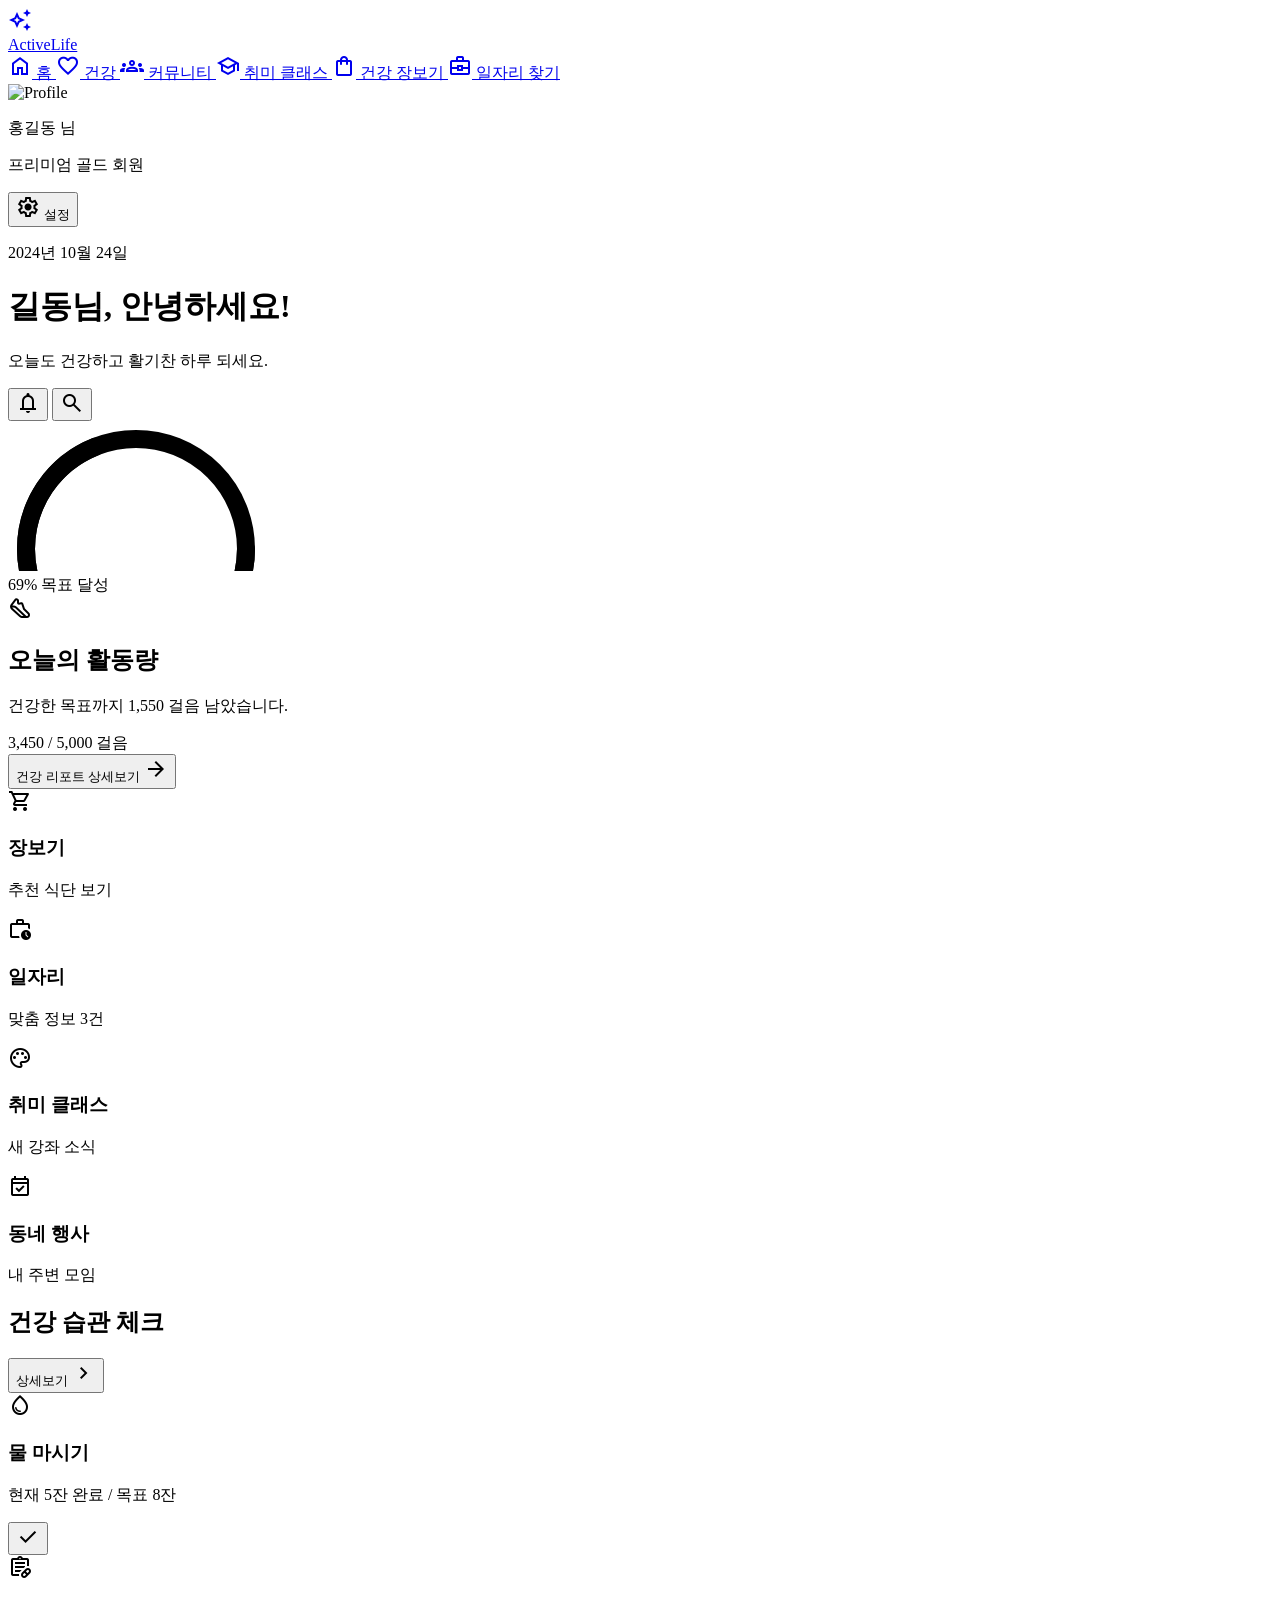
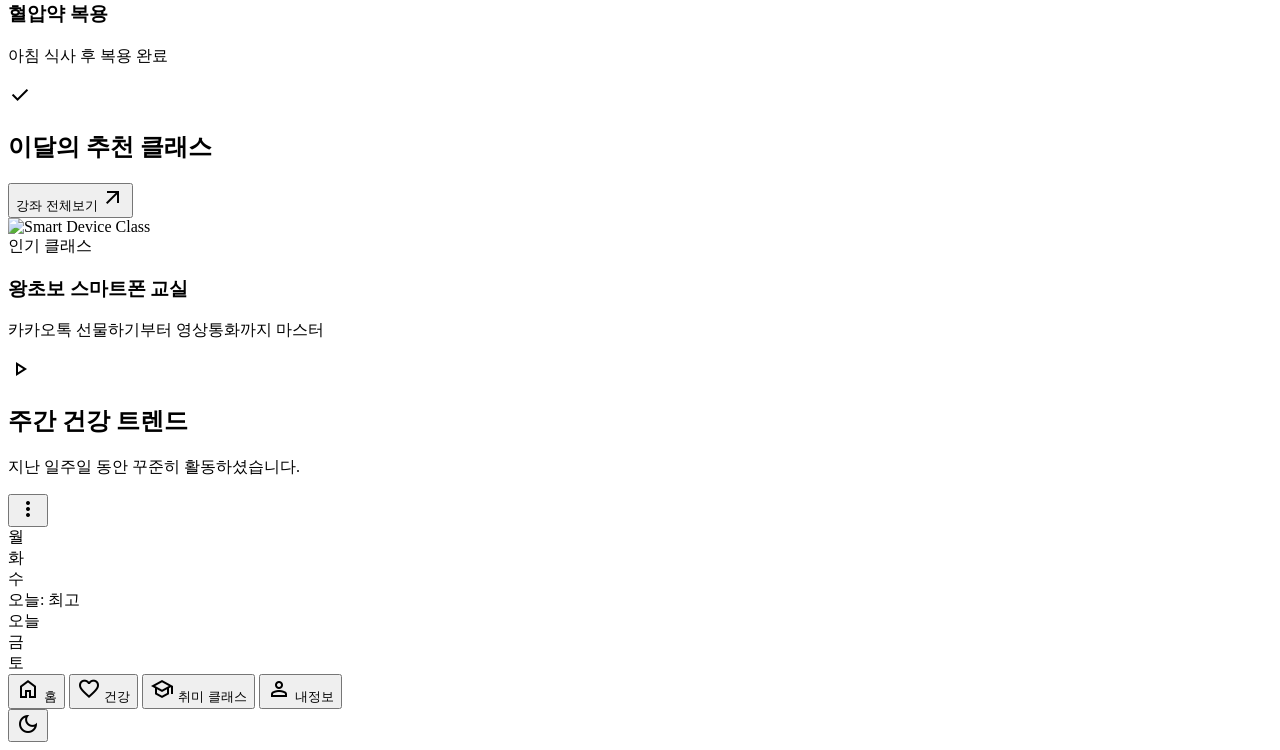
==== commit f81e9482: "Revert "feat: 초기 시니어 라이프스타일 플랫폼 구조화" This reverts commit 5ff0db77664e53f6b232700845032f24aad80719." ====
--- a/index.html
+++ b/index.html
@@ -1,95 +1,319 @@
 <!DOCTYPE html>
-<html lang="ko">
-<head>
-    <meta charset="utf-8"/>
-    <meta content="width=device-width, initial-scale=1.0" name="viewport"/>
-    <title>프리미엄 시니어 홈 대시보드</title>
-    <link href="style.css" rel="stylesheet"/>
-    <link rel="icon" href="data:image/svg+xml,<svg xmlns=%22http://www.w3.org/2000/svg%22 viewBox=%220 0 100 100%22><text y=%22.9em%22 font-size=%2290%22>👴</text></svg>">
-    <link href="https://fonts.googleapis.com/css2?family=Noto+Sans+KR:wght@400;500;700&display=swap" rel="stylesheet">
-    <link href="https://fonts.googleapis.com/css2?family=Material+Symbols+Outlined:wght,FILL@100..700,0..1&display=swap" rel="stylesheet"/>
+<html lang="ko"><head>
+<meta charset="utf-8"/>
+<meta content="width=device-width, initial-scale=1.0" name="viewport"/>
+<title>프리미엄 시니어 홈 대시보드</title>
+<script src="https://cdn.tailwindcss.com?plugins=forms,typography,container-queries"></script>
+<link href="https://fonts.googleapis.com/css2?family=Pretendard:wght@400;500;600;700;800&amp;display=swap" rel="stylesheet"/>
+<link href="https://fonts.googleapis.com/css2?family=Material+Symbols+Outlined:wght,FILL@100..700,0..1&amp;display=swap" rel="stylesheet"/>
+<style type="text/tailwindcss">
+        :root {
+            --active-navy: #1E293B;
+            --soft-coral: #FF7F6E;
+            --premium-bg: #FDFDFD;
+            --card-shadow: 0 10px 25px -5px rgba(0, 0, 0, 0.04), 0 8px 10px -6px rgba(0, 0, 0, 0.04);
+        }
+        body {
+            font-family: 'Pretendard', sans-serif;
+            background-color: var(--premium-bg);
+        }
+        .progress-ring-circle {
+            transition: stroke-dashoffset 0.35s;
+            transform: rotate(-90deg);
+            transform-origin: 50% 50%;
+        }
+        .material-symbols-outlined {
+            font-variation-settings: 'FILL' 0, 'wght' 400, 'GRAD' 0, 'opsz' 24;
+        }
+        .premium-card {
+            background: white;
+            border: 1px solid #F1F5F9;
+            box-shadow: var(--card-shadow);
+        }
+    </style>
+<script>
+        tailwind.config = {
+            darkMode: "class",
+            theme: {
+                extend: {
+                    colors: {
+                        navy: {
+                            DEFAULT: "#1E293B",
+                            light: "#334155",
+                            dark: "#0F172A",
+                        },
+                        coral: {
+                            DEFAULT: "#FF7F6E",
+                            light: "#FFF1F0",
+                        },
+                        background: {
+                            light: "#FDFDFD",
+                            dark: "#0F172A",
+                        }
+                    },
+                    borderRadius: {
+                        'premium': '2rem',
+                    }
+                },
+            },
+        };
+    </script>
 </head>
 <body class="bg-background-light dark:bg-background-dark text-navy dark:text-slate-100 min-h-screen">
 <aside class="fixed left-0 top-0 h-full w-72 bg-white dark:bg-slate-900 border-r border-slate-100 dark:border-slate-800 z-50 hidden lg:flex flex-col">
-    <a href="index.html" class="p-10 flex items-center gap-3">
-        <div class="w-10 h-10 bg-navy dark:bg-coral rounded-xl flex items-center justify-center">
-            <span class="material-symbols-outlined text-white">temp_preferences_custom</span>
-        </div>
-        <span class="text-2xl font-extrabold tracking-tight text-navy dark:text-white">ActiveLife</span>
-    </a>
-    <nav class="flex-1 px-6 space-y-3">
-        <a class="flex items-center gap-4 px-5 py-4 bg-navy dark:bg-white text-white dark:text-navy rounded-2xl shadow-lg shadow-navy/10 transition-all" href="index.html">
-            <span class="material-symbols-outlined">home</span>
-            <span class="font-bold text-xl">홈</span>
-        </a>
-        <a class="flex items-center gap-4 px-5 py-4 text-slate-500 dark:text-slate-400 hover:bg-slate-50 dark:hover:bg-slate-800 rounded-2xl transition-all" href="health.html">
-            <span class="material-symbols-outlined">favorite</span>
-            <span class="font-bold text-xl">건강</span>
-        </a>
-        <a class="flex items-center gap-4 px-5 py-4 text-slate-500 dark:text-slate-400 hover:bg-slate-50 dark:hover:bg-slate-800 rounded-2xl transition-all" href="board.html">
-            <span class="material-symbols-outlined">groups</span>
-            <span class="font-bold text-xl">커뮤니티</span>
-        </a>
-        <a class="flex items-center gap-4 px-5 py-4 text-slate-500 dark:text-slate-400 hover:bg-slate-50 dark:hover:bg-slate-800 rounded-2xl transition-all" href="learn.html">
-            <span class="material-symbols-outlined">school</span>
-            <span class="font-bold text-xl">취미 클래스</span>
-        </a>
-        <a class="flex items-center gap-4 px-5 py-4 text-slate-500 dark:text-slate-400 hover:bg-slate-50 dark:hover:bg-slate-800 rounded-2xl transition-all" href="shopping.html">
-            <span class="material-symbols-outlined">shopping_bag</span>
-            <span class="font-bold text-xl">건강 장보기</span>
-        </a>
-        <a class="flex items-center gap-4 px-5 py-4 text-slate-500 dark:text-slate-400 hover:bg-slate-50 dark:hover:bg-slate-800 rounded-2xl transition-all" href="jobs.html">
-            <span class="material-symbols-outlined">business_center</span>
-            <span class="font-bold text-xl">일자리 찾기</span>
-        </a>
-    </nav>
-    <div class="p-8 border-t border-slate-50 dark:border-slate-800">
-        <div class="flex items-center gap-4 mb-6">
-            <img alt="Profile" class="w-14 h-14 rounded-full border-2 border-coral object-cover" src="https://lh3.googleusercontent.com/aida-public/[base64]"/>
-            <div>
-                <p class="font-bold text-lg">홍길동 님</p>
-                <p class="text-sm text-slate-400">프리미엄 골드 회원</p>
-            </div>
-        </div>
-        <button class="w-full flex items-center justify-center gap-2 py-4 border border-slate-100 dark:border-slate-700 rounded-2xl hover:bg-slate-50 dark:hover:bg-slate-800 transition-colors">
-            <span class="material-symbols-outlined text-xl">settings</span>
-            <span class="font-bold">설정</span>
-        </button>
-    </div>
+<a href="index.html" class="p-10 flex items-center gap-3">
+<div class="w-10 h-10 bg-navy dark:bg-coral rounded-xl flex items-center justify-center">
+<span class="material-symbols-outlined text-white">temp_preferences_custom</span>
+</div>
+<span class="text-2xl font-extrabold tracking-tight text-navy dark:text-white">ActiveLife</span>
+</a>
+<nav class="flex-1 px-6 space-y-3">
+<a class="flex items-center gap-4 px-5 py-4 bg-navy dark:bg-white text-white dark:text-navy rounded-2xl shadow-lg shadow-navy/10 transition-all" href="index.html">
+<span class="material-symbols-outlined">home</span>
+<span class="font-bold text-xl">홈</span>
+</a>
+<a class="flex items-center gap-4 px-5 py-4 text-slate-500 dark:text-slate-400 hover:bg-slate-50 dark:hover:bg-slate-800 rounded-2xl transition-all" href="health.html">
+<span class="material-symbols-outlined">favorite</span>
+<span class="font-bold text-xl">건강</span>
+</a>
+<a class="flex items-center gap-4 px-5 py-4 text-slate-500 dark:text-slate-400 hover:bg-slate-50 dark:hover:bg-slate-800 rounded-2xl transition-all" href="board.html">
+<span class="material-symbols-outlined">groups</span>
+<span class="font-bold text-xl">커뮤니티</span>
+</a>
+<a class="flex items-center gap-4 px-5 py-4 text-slate-500 dark:text-slate-400 hover:bg-slate-50 dark:hover:bg-slate-800 rounded-2xl transition-all" href="learn.html">
+<span class="material-symbols-outlined">school</span>
+<span class="font-bold text-xl">취미 클래스</span>
+</a>
+<a class="flex items-center gap-4 px-5 py-4 text-slate-500 dark:text-slate-400 hover:bg-slate-50 dark:hover:bg-slate-800 rounded-2xl transition-all" href="shopping.html">
+<span class="material-symbols-outlined">shopping_bag</span>
+<span class="font-bold text-xl">건강 장보기</span>
+</a>
+<a class="flex items-center gap-4 px-5 py-4 text-slate-500 dark:text-slate-400 hover:bg-slate-50 dark:hover:bg-slate-800 rounded-2xl transition-all" href="jobs.html">
+<span class="material-symbols-outlined">business_center</span>
+<span class="font-bold text-xl">일자리 찾기</span>
+</a>
+</nav>
+<div class="p-8 border-t border-slate-50 dark:border-slate-800">
+<div class="flex items-center gap-4 mb-6">
+<img alt="Profile" class="w-14 h-14 rounded-full border-2 border-coral object-cover" src="https://lh3.googleusercontent.com/aida-public/[base64]"/>
+<div>
+<p class="font-bold text-lg">홍길동 님</p>
+<p class="text-sm text-slate-400">프리미엄 골드 회원</p>
+</div>
+</div>
+<button class="w-full flex items-center justify-center gap-2 py-4 border border-slate-100 dark:border-slate-700 rounded-2xl hover:bg-slate-50 dark:hover:bg-slate-800 transition-colors">
+<span class="material-symbols-outlined text-xl">settings</span>
+<span class="font-bold">설정</span>
+</button>
+</div>
 </aside>
 <main class="lg:ml-72 p-6 lg:p-14">
-    <header>
-        <p>2024년 10월 24일</p>
-        <h1>길동님, <span class="text-coral">안녕하세요!</span></h1>
-        <p>오늘도 건강하고 활기찬 하루 되세요.</p>
-    </header>
-    
-    </div>
-</main>
-<nav class="lg:hidden fixed bottom-0 left-0 right-0 bg-white dark:bg-slate-900 border-t border-slate-100 dark:border-slate-800 px-8 py-5 flex items-center justify-around z-50">
-    <a href="index.html" class="flex flex-col items-center gap-1 text-navy dark:text-white">
-        <span class="material-symbols-outlined">home</span>
-        <span class="text-xs font-bold">홈</span>
-    </a>
-    <a href="health.html" class="flex flex-col items-center gap-1 text-slate-400">
-        <span class="material-symbols-outlined">favorite</span>
-        <span class="text-xs font-bold">건강</span>
-    </a>
-    <a href="board.html" class="flex flex-col items-center gap-1 text-slate-400">
-        <span class="material-symbols-outlined">groups</span>
-        <span class="text-xs font-bold">커뮤니티</span>
-    </a>
-    <a href="learn.html" class="flex flex-col items-center gap-1 text-slate-400">
-        <span class="material-symbols-outlined">school</span>
-        <span class="text-xs font-bold">취미</span>
-    </a>
-    <a href="jobs.html" class="flex flex-col items-center gap-1 text-slate-400">
-        <span class="material-symbols-outlined">business_center</span>
-        <span class="text-xs font-bold">일자리</span>
-    </a>
+<header class="flex flex-col md:flex-row md:items-center justify-between gap-8 mb-14">
+<div>
+<p class="text-slate-400 dark:text-slate-500 text-xl font-medium mb-2">2024년 10월 24일</p>
+<h1 class="text-5xl font-extrabold text-navy dark:text-white leading-tight">길동님, <span class="text-coral">안녕하세요!</span></h1>
+<p class="text-slate-500 mt-2 text-lg">오늘도 건강하고 활기찬 하루 되세요.</p>
+</div>
+<div class="flex items-center gap-5">
+<button class="relative w-16 h-16 bg-white dark:bg-slate-800 rounded-2xl flex items-center justify-center premium-card">
+<span class="material-symbols-outlined text-navy dark:text-slate-300 text-3xl">notifications</span>
+<span class="absolute top-4 right-4 w-3 h-3 bg-coral border-2 border-white dark:border-slate-800 rounded-full"></span>
+</button>
+<button class="w-16 h-16 bg-white dark:bg-slate-800 rounded-2xl flex items-center justify-center premium-card">
+<span class="material-symbols-outlined text-navy dark:text-slate-300 text-3xl">search</span>
+</button>
+</div>
+</header>
+<div class="grid grid-cols-1 xl:grid-cols-12 gap-10 mb-14">
+<div class="xl:col-span-8 bg-white dark:bg-slate-900 rounded-premium p-10 premium-card flex flex-col md:flex-row items-center gap-12">
+<div class="relative w-64 h-64 flex items-center justify-center">
+<svg class="w-full h-full">
+<circle class="text-slate-100 dark:text-slate-800" cx="128" cy="128" fill="transparent" r="110" stroke="currentColor" stroke-width="18"></circle>
+<circle class="text-navy dark:text-coral progress-ring-circle" cx="128" cy="128" fill="transparent" r="110" stroke="currentColor" stroke-dasharray="691" stroke-dashoffset="214" stroke-linecap="round" stroke-width="18"></circle>
+</svg>
+<div class="absolute text-center">
+<span class="text-6xl font-black text-navy dark:text-white block">69%</span>
+<span class="text-slate-400 dark:text-slate-500 text-lg font-bold">목표 달성</span>
+</div>
+</div>
+<div class="flex-1 space-y-8">
+<div class="flex items-center gap-4">
+<div class="w-14 h-14 rounded-2xl bg-slate-50 dark:bg-slate-800 flex items-center justify-center text-navy dark:text-coral">
+<span class="material-symbols-outlined text-3xl">steps</span>
+</div>
+<h2 class="text-3xl font-extrabold">오늘의 활동량</h2>
+</div>
+<div class="space-y-2">
+<p class="text-slate-500 dark:text-slate-400 text-xl font-medium">건강한 목표까지 1,550 걸음 남았습니다.</p>
+<div class="flex items-baseline gap-3">
+<span class="text-6xl font-black text-navy dark:text-white tracking-tight">3,450</span>
+<span class="text-3xl text-slate-300">/ 5,000 걸음</span>
+</div>
+</div>
+<button class="bg-navy hover:bg-navy-dark text-white font-bold py-5 px-10 rounded-2xl flex items-center justify-between w-full transition-all group shadow-xl shadow-navy/20">
+<span class="text-xl">건강 리포트 상세보기</span>
+<span class="material-symbols-outlined group-hover:translate-x-2 transition-transform">arrow_forward</span>
+</button>
+</div>
+</div>
+<div class="xl:col-span-4 grid grid-cols-2 gap-6">
+<div class="bg-white dark:bg-slate-800 rounded-[2rem] p-6 flex flex-col items-center justify-center text-center group cursor-pointer premium-card hover:bg-coral-light transition-colors">
+<div class="w-16 h-16 bg-coral-light dark:bg-slate-700 rounded-2xl flex items-center justify-center mb-6 group-hover:scale-110 transition-transform">
+<span class="material-symbols-outlined text-coral text-4xl">shopping_cart</span>
+</div>
+<h3 class="text-xl font-bold mb-2">장보기</h3>
+<p class="text-slate-400 text-sm">추천 식단 보기</p>
+</div>
+<div class="bg-white dark:bg-slate-800 rounded-[2rem] p-6 flex flex-col items-center justify-center text-center group cursor-pointer premium-card hover:bg-slate-50 transition-colors">
+<div class="w-16 h-16 bg-slate-50 dark:bg-slate-700 rounded-2xl flex items-center justify-center mb-6 group-hover:scale-110 transition-transform">
+<span class="material-symbols-outlined text-navy dark:text-white text-4xl">work_history</span>
+</div>
+<h3 class="text-xl font-bold mb-2">일자리</h3>
+<p class="text-slate-400 text-sm">맞춤 정보 3건</p>
+</div>
+<div class="bg-white dark:bg-slate-800 rounded-[2rem] p-6 flex flex-col items-center justify-center text-center group cursor-pointer premium-card hover:bg-slate-50 transition-colors">
+<div class="w-16 h-16 bg-slate-50 dark:bg-slate-700 rounded-2xl flex items-center justify-center mb-6 group-hover:scale-110 transition-transform">
+<span class="material-symbols-outlined text-navy dark:text-white text-4xl">palette</span>
+</div>
+<h3 class="text-xl font-bold mb-2">취미 클래스</h3>
+<p class="text-slate-400 text-sm">새 강좌 소식</p>
+</div>
+<div class="bg-white dark:bg-slate-800 rounded-[2rem] p-6 flex flex-col items-center justify-center text-center group cursor-pointer premium-card hover:bg-slate-50 transition-colors">
+<div class="w-16 h-16 bg-slate-50 dark:bg-slate-700 rounded-2xl flex items-center justify-center mb-6 group-hover:scale-110 transition-transform">
+<span class="material-symbols-outlined text-navy dark:text-white text-4xl">event_available</span>
+</div>
+<h3 class="text-xl font-bold mb-2">동네 행사</h3>
+<p class="text-slate-400 text-sm">내 주변 모임</p>
+</div>
+</div>
+</div>
+<div class="grid grid-cols-1 xl:grid-cols-2 gap-10">
+<section>
+<div class="flex items-center justify-between mb-8 px-2">
+<h2 class="text-3xl font-extrabold text-navy dark:text-white">건강 습관 체크</h2>
+<button class="text-slate-400 hover:text-navy font-bold flex items-center gap-1 transition-colors">
+                    상세보기 <span class="material-symbols-outlined text-lg">chevron_right</span>
+</button>
+</div>
+<div class="space-y-5">
+<div class="bg-white dark:bg-slate-900 p-8 rounded-premium flex items-center justify-between premium-card group">
+<div class="flex items-center gap-8">
+<div class="w-20 h-20 bg-blue-50 dark:bg-blue-900/20 rounded-3xl flex items-center justify-center text-blue-500">
+<span class="material-symbols-outlined text-4xl">water_drop</span>
+</div>
+<div>
+<h3 class="text-2xl font-bold mb-1">물 마시기</h3>
+<p class="text-slate-400 text-lg">현재 5잔 완료 / 목표 8잔</p>
+</div>
+</div>
+<button class="w-14 h-14 bg-navy text-white rounded-2xl flex items-center justify-center shadow-lg shadow-navy/20">
+<span class="material-symbols-outlined text-2xl">check</span>
+</button>
+</div>
+<div class="bg-white dark:bg-slate-900 p-8 rounded-premium flex items-center justify-between premium-card group">
+<div class="flex items-center gap-8">
+<div class="w-20 h-20 bg-coral-light dark:bg-coral/20 rounded-3xl flex items-center justify-center text-coral">
+<span class="material-symbols-outlined text-4xl">prescriptions</span>
+</div>
+<div>
+<h3 class="text-2xl font-bold mb-1">혈압약 복용</h3>
+<p class="text-slate-400 text-lg">아침 식사 후 복용 완료</p>
+</div>
+</div>
+<div class="w-14 h-14 bg-slate-100 dark:bg-slate-800 text-slate-400 rounded-2xl flex items-center justify-center">
+<span class="material-symbols-outlined text-2xl">check</span>
+</div>
+</div>
+</div>
+</section>
+<section>
+<div class="flex items-center justify-between mb-8 px-2">
+<h2 class="text-3xl font-extrabold text-navy dark:text-white">이달의 추천 클래스</h2>
+<button class="text-coral font-bold flex items-center gap-1 hover:underline">
+                    강좌 전체보기 <span class="material-symbols-outlined text-lg">arrow_outward</span>
+</button>
+</div>
+<div class="relative group cursor-pointer overflow-hidden rounded-premium aspect-[16/10] shadow-2xl">
+<img alt="Smart Device Class" class="absolute inset-0 w-full h-full object-cover group-hover:scale-105 transition-transform duration-700" src="https://lh3.googleusercontent.com/aida-public/[base64]"/>
+<div class="absolute inset-0 bg-gradient-to-t from-navy/90 via-navy/30 to-transparent"></div>
+<div class="absolute top-8 left-8">
+<span class="bg-coral text-white font-black px-6 py-2 rounded-full text-sm tracking-wide uppercase">인기 클래스</span>
+</div>
+<div class="absolute bottom-10 left-10 right-10">
+<h3 class="text-4xl font-black text-white mb-3">왕초보 스마트폰 교실</h3>
+<p class="text-slate-200 text-xl font-medium">카카오톡 선물하기부터 영상통화까지 마스터</p>
+</div>
+<div class="absolute inset-0 flex items-center justify-center opacity-0 group-hover:opacity-100 transition-all duration-500">
+<div class="w-24 h-24 bg-white/10 backdrop-blur-xl rounded-full flex items-center justify-center text-white border border-white/20">
+<span class="material-symbols-outlined text-6xl">play_arrow</span>
+</div>
+</div>
+</div>
+</section>
+</div>
+<section class="mt-14">
+<div class="bg-white dark:bg-slate-900 rounded-premium p-10 premium-card">
+<div class="flex items-center justify-between mb-12">
+<div>
+<h2 class="text-3xl font-extrabold mb-2">주간 건강 트렌드</h2>
+<p class="text-slate-400 text-lg">지난 일주일 동안 꾸준히 활동하셨습니다.</p>
+</div>
+<button class="w-14 h-14 flex items-center justify-center text-slate-400 hover:bg-slate-50 dark:hover:bg-slate-800 rounded-2xl transition-colors">
+<span class="material-symbols-outlined text-3xl">more_vert</span>
+</button>
+</div>
+<div class="h-64 flex items-end justify-between px-10">
+<div class="flex flex-col items-center gap-6 group">
+<div class="w-14 bg-slate-50 dark:bg-slate-800 rounded-2xl h-32 transition-all hover:bg-slate-100 dark:hover:bg-slate-700"></div>
+<span class="text-slate-400 font-bold text-lg">월</span>
+</div>
+<div class="flex flex-col items-center gap-6 group">
+<div class="w-14 bg-slate-50 dark:bg-slate-800 rounded-2xl h-40 transition-all hover:bg-slate-100 dark:hover:bg-slate-700"></div>
+<span class="text-slate-400 font-bold text-lg">화</span>
+</div>
+<div class="flex flex-col items-center gap-6 group">
+<div class="w-14 bg-slate-50 dark:bg-slate-800 rounded-2xl h-36 transition-all hover:bg-slate-100 dark:hover:bg-slate-700"></div>
+<span class="text-slate-400 font-bold text-lg">수</span>
+</div>
+<div class="flex flex-col items-center gap-6 group">
+<div class="relative w-14 bg-navy dark:bg-coral rounded-2xl h-52 transition-all shadow-xl shadow-navy/20">
+<div class="absolute -top-14 left-1/2 -translate-x-1/2 bg-navy dark:bg-white dark:text-navy text-white px-5 py-2 rounded-xl text-sm font-black whitespace-nowrap">오늘: 최고</div>
+</div>
+<span class="text-navy dark:text-white font-black text-lg">오늘</span>
+</div>
+<div class="flex flex-col items-center gap-6 group">
+<div class="w-14 bg-slate-100/50 dark:bg-slate-800 rounded-2xl h-24"></div>
+<span class="text-slate-300 font-bold text-lg">금</span>
+</div>
+<div class="flex flex-col items-center gap-6 group">
+<div class="w-14 bg-slate-100/50 dark:bg-slate-800 rounded-2xl h-28"></div>
+<span class="text-slate-300 font-bold text-lg">토</span>
+</div>
+</div>
+</div>
+</section>
+<nav class="lg:hidden fixed bottom-0 left-0 right-0 bg-white dark:bg-slate-900 border-t border-slate-100 dark:border-slate-800 px-8 py-5 flex items-center justify-between z-50">
+<button class="flex flex-col items-center gap-1 text-navy dark:text-white">
+<span class="material-symbols-outlined font-bold">home</span>
+<span class="text-xs font-bold">홈</span>
+</button>
+<button class="flex flex-col items-center gap-1 text-slate-400">
+<span class="material-symbols-outlined">favorite</span>
+<span class="text-xs font-bold">건강</span>
+</button>
+<button class="flex flex-col items-center gap-1 text-slate-400">
+<span class="material-symbols-outlined">school</span>
+<span class="text-xs font-bold">취미 클래스</span>
+</button>
+<button class="flex flex-col items-center gap-1 text-slate-400">
+<span class="material-symbols-outlined">person</span>
+<span class="text-xs font-bold">내정보</span>
+</button>
 </nav>
 <div class="h-28 lg:hidden"></div>
+</main>
+<button class="fixed bottom-32 lg:bottom-10 right-10 w-16 h-16 bg-navy dark:bg-white text-white dark:text-navy rounded-full shadow-2xl flex items-center justify-center z-50 transition-all hover:scale-110 active:scale-95" onclick="document.documentElement.classList.toggle('dark')">
+<span class="material-symbols-outlined text-3xl">dark_mode</span>
+</button>
 
-<script src="main.js" defer></script>
-</body>
-</html>+</body></html>
